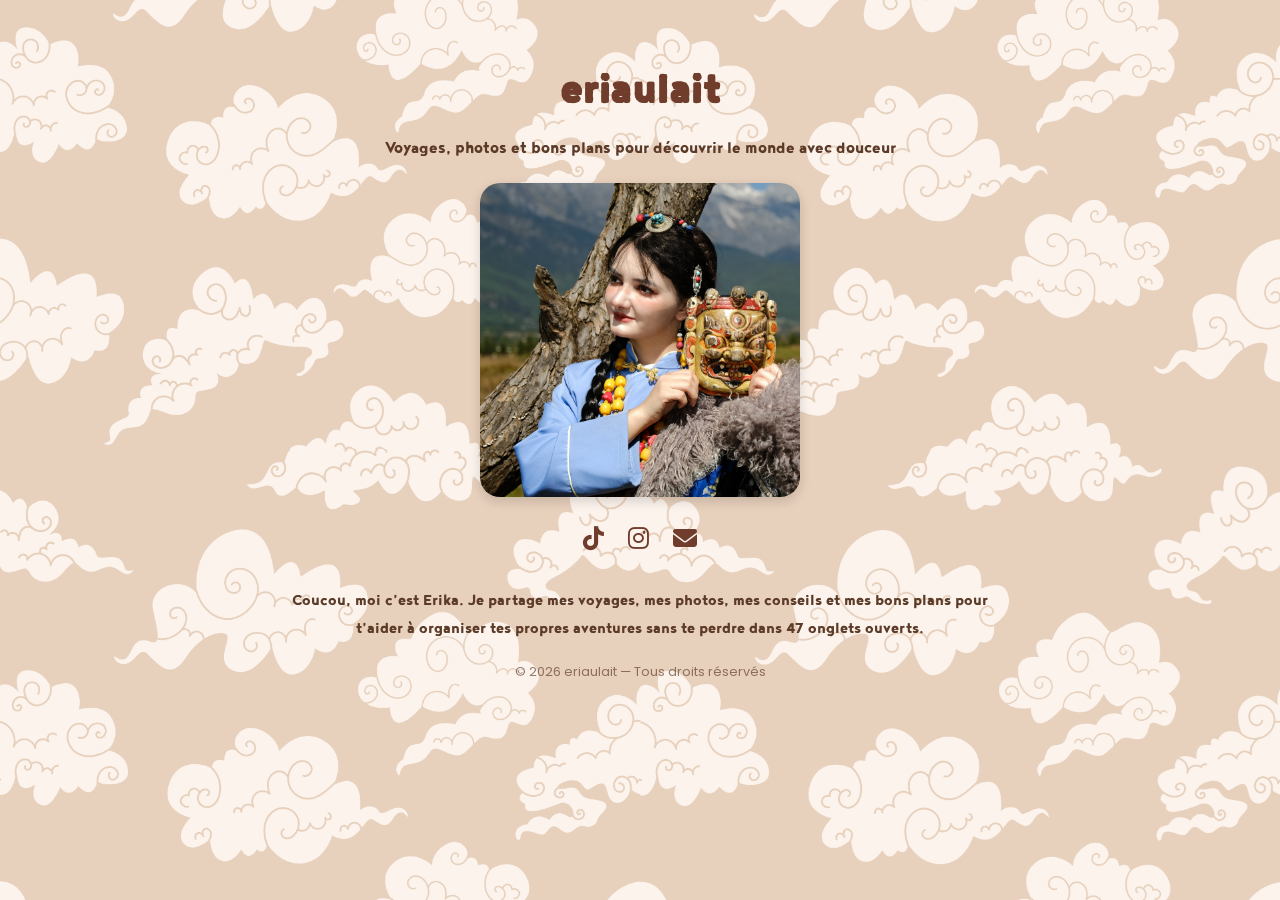
==== index.html @ 4bbace24 "edit" ====
<!DOCTYPE html>
<html lang="fr">
<head>
  <meta charset="UTF-8" />
  <meta name="viewport" content="width=device-width, initial-scale=1.0"/>
  <title>eriaulait</title>
  <meta name="description" content="eriaulait : voyages, photos, bons plans et inspirations pour découvrir le monde." />

  <!-- Google Tag Manager -->
  <!-- Tu peux garder le même GTM si tu veux suivre erikaramel.com et eriaulait.com ensemble.
       Si tu veux séparer les statistiques, crée plutôt un nouveau conteneur GTM. -->
  <script>(function(w,d,s,l,i){w[l]=w[l]||[];w[l].push({'gtm.start':
  new Date().getTime(),event:'gtm.js'});var f=d.getElementsByTagName(s)[0],
  j=d.createElement(s),dl=l!='dataLayer'?'&l='+l:'';j.async=true;j.src=
  'https://www.googletagmanager.com/gtm.js?id='+i+dl;f.parentNode.insertBefore(j,f);
  })(window,document,'script','dataLayer','GTM-MC8CRXMS');</script>
  <!-- End Google Tag Manager -->

  <!-- Favicon -->
  <link rel="icon" type="image/png" href="favicon.png">

  <!-- Icons -->
  <link rel="stylesheet" href="https://cdnjs.cloudflare.com/ajax/libs/font-awesome/6.4.0/css/all.min.css" />

  <!-- Footer font -->
  <link href="https://fonts.googleapis.com/css2?family=Poppins:wght@400;600&display=swap" rel="stylesheet">

  <style>
    /* Noyh A (main font) */
    @font-face {
      font-family: 'NoyhA';
      src: url('fonts/NoyhA-Regular.ttf') format('truetype');
      font-weight: normal;
      font-style: normal;
      font-display: swap;
    }

    :root{
      --brown:#703d2c;
      --brown-2:#5c3b28;
      --brown-3:#8b5e3c;
    }

    body {
      margin: 0;
      font-family: 'NoyhA', sans-serif;
      background: url('images/nuages-pc.png') center/cover no-repeat fixed;
      text-align: center;
      padding: 2rem;
      color: var(--brown-2);
    }

    /* Mobile background settings */
    @media (max-width: 768px) {
      body {
        background: url('images/nuages-mobile.png') center repeat;
        background-size: cover;
        background-attachment: scroll;
      }
    }

    h1 {
      font-size: 3rem;
      color: var(--brown);
      margin-bottom: 0.3rem;
      letter-spacing: 0.5px;
    }

    .subtitle {
      font-size: 1.2rem;
      margin-bottom: 1.5rem;
    }

    .hero-img {
      max-width: 100%;
      width: 320px;
      border-radius: 20px;
      box-shadow: 0 4px 12px rgba(0,0,0,0.15);
      margin-bottom: 1.5rem;
    }

    .social-icons {
      display: flex;
      justify-content: center;
      gap: 1.5rem;
      margin-bottom: 2rem;
      font-size: 1.5rem;
    }

    .social-icons a {
      color: var(--brown);
      text-decoration: none;
      transition: transform 0.2s ease;
    }

    .social-icons a:hover {
      transform: scale(1.2);
    }

    .links a {
      display: block;
      background-color: var(--brown);
      color: white;
      text-decoration: none;
      padding: 1rem;
      margin: 0.6rem auto 1.2rem;
      border-radius: 30px;
      max-width: 320px;
      font-weight: bold;
      font-size: 1rem;
      transition: background-color 0.3s;
    }

    .links a:hover {
      background-color: var(--brown-3);
    }

    .intro {
      font-family: 'NoyhA', sans-serif;
      font-size: 1.1rem;
      line-height: 1.6;
      max-width: 720px;
      margin: 0 auto 0.25rem;
      padding: 0 1rem;
    }

    footer {
      margin-top: 1.25rem;
      padding-bottom: 1rem;
      font-family: 'Poppins', sans-serif;
    }

    .small-footer {
      font-size: 0.8rem;
      opacity: 0.65;
      margin: 0.15rem 0;
      color: var(--brown-2);
    }
  </style>
</head>

<body>

  <!-- Google Tag Manager (noscript) -->
  <noscript><iframe src="https://www.googletagmanager.com/ns.html?id=GTM-MC8CRXMS"
  height="0" width="0" style="display:none;visibility:hidden"></iframe></noscript>
  <!-- End Google Tag Manager (noscript) -->

  <h1>eriaulait</h1>

  <p class="subtitle">
    Voyages, photos et bons plans pour découvrir le monde avec douceur
  </p>

  <img src="images/lijiang.jpg" alt="Erika à Venise" class="hero-img" />

  <div class="social-icons">
    <a href="https://www.tiktok.com/@eriaulait" target="_blank" aria-label="TikTok">
      <i class="fab fa-tiktok"></i>
    </a>

    <a href="https://www.instagram.com/eriaulait" target="_blank" aria-label="Instagram">
      <i class="fab fa-instagram"></i>
    </a>

    <a href="mailto:contact@eriaulait.com" aria-label="Email">
      <i class="fas fa-envelope"></i>
    </a>
  </div>

  <!-- Tu pourras réactiver cette partie plus tard si tu veux ajouter des liens -->
  <!--
  <div class="links">
    <a id="travel-guides-link" href="/guides">MES GUIDES VOYAGE</a>
    <a id="travel-tools-link" href="/outils">MES OUTILS VOYAGE</a>
    <a id="contact-link" href="mailto:contact@eriaulait.com">ME CONTACTER</a>
  </div>
  -->

  <p class="intro">
    Coucou, moi c’est Erika. Je partage mes voyages, mes photos, mes conseils et mes bons plans pour t’aider à organiser tes propres aventures sans te perdre dans 47 onglets ouverts.
  </p>

  <footer>
    <p class="small-footer">© 2026 eriaulait — Tous droits réservés</p>
  </footer>

</body>
</html>
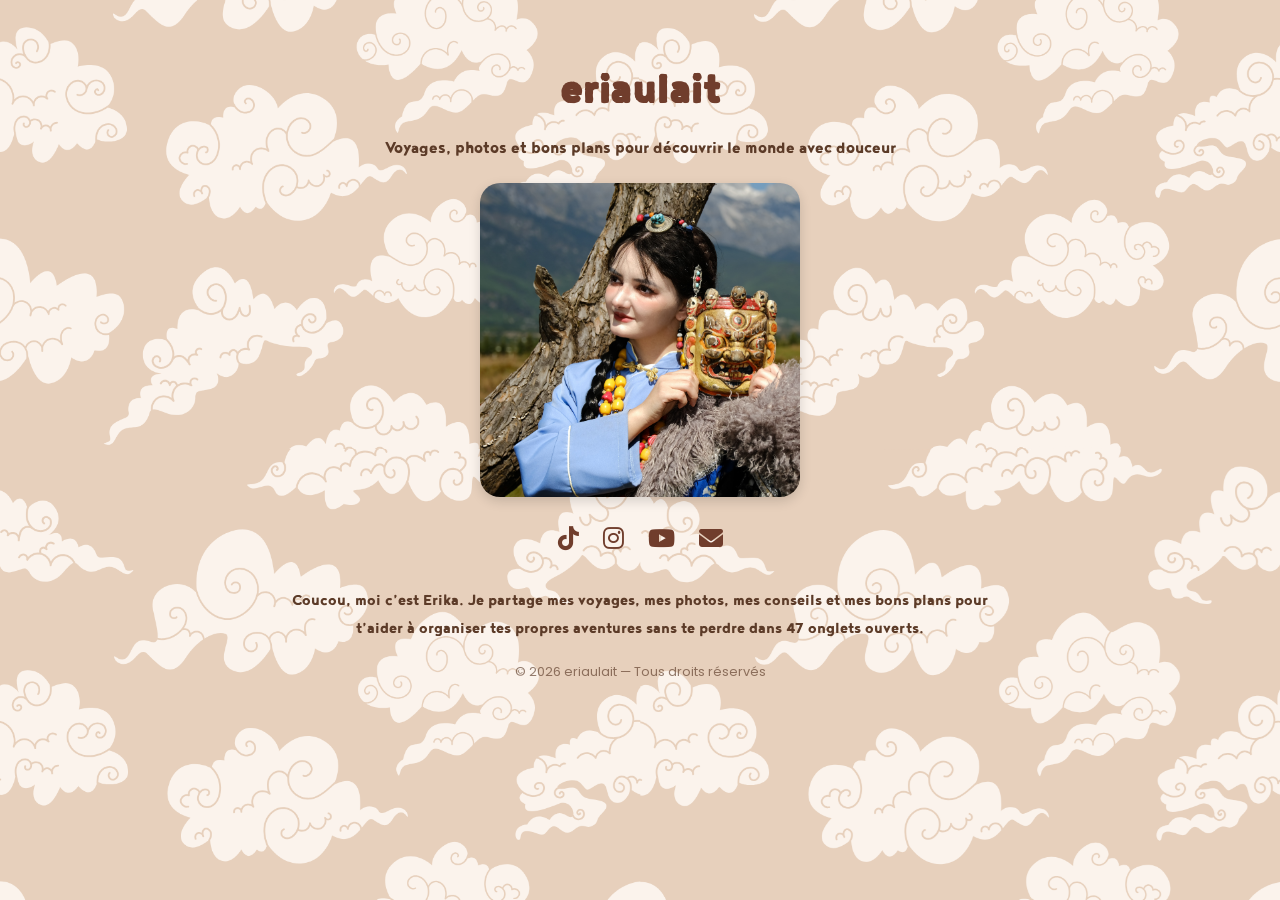
==== commit 4075e14b: "Update index.html" ====
--- a/index.html
+++ b/index.html
@@ -163,6 +163,10 @@
       <i class="fab fa-instagram"></i>
     </a>
 
+    <a href="https://www.youtube.com/@eriaulait" target="_blank" aria-label="YouTube">
+      <i class="fab fa-youtube"></i>
+    </a>
+
     <a href="mailto:contact@eriaulait.com" aria-label="Email">
       <i class="fas fa-envelope"></i>
     </a>
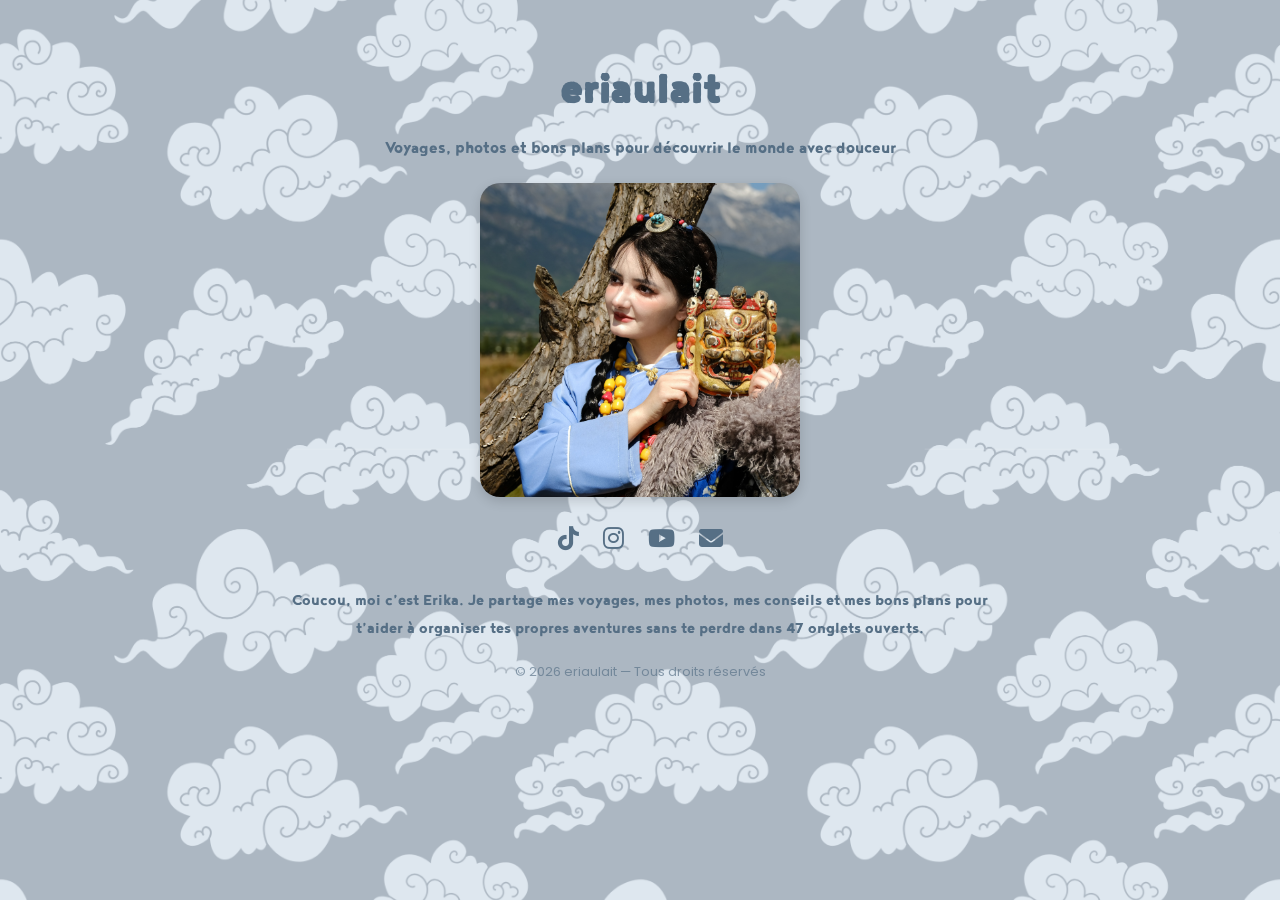
==== commit 09d7cec5: "Update index.html" ====
--- a/index.html
+++ b/index.html
@@ -36,9 +36,9 @@
     }
 
     :root{
-      --brown:#703d2c;
-      --brown-2:#5c3b28;
-      --brown-3:#8b5e3c;
+      --blue:#566f85;
+      --blue-2:#566f85;
+      --blue-3:#6f8799;
     }
 
     body {
@@ -47,7 +47,7 @@
       background: url('images/nuages-pc.png') center/cover no-repeat fixed;
       text-align: center;
       padding: 2rem;
-      color: var(--brown-2);
+      color: var(--blue-2);
     }
 
     /* Mobile background settings */
@@ -61,7 +61,7 @@
 
     h1 {
       font-size: 3rem;
-      color: var(--brown);
+      color: var(--blue);
       margin-bottom: 0.3rem;
       letter-spacing: 0.5px;
     }
@@ -69,6 +69,7 @@
     .subtitle {
       font-size: 1.2rem;
       margin-bottom: 1.5rem;
+      color: var(--blue-2);
     }
 
     .hero-img {
@@ -88,7 +89,7 @@
     }
 
     .social-icons a {
-      color: var(--brown);
+      color: var(--blue);
       text-decoration: none;
       transition: transform 0.2s ease;
     }
@@ -99,7 +100,7 @@
 
     .links a {
       display: block;
-      background-color: var(--brown);
+      background-color: var(--blue);
       color: white;
       text-decoration: none;
       padding: 1rem;
@@ -112,7 +113,7 @@
     }
 
     .links a:hover {
-      background-color: var(--brown-3);
+      background-color: var(--blue-3);
     }
 
     .intro {
@@ -122,6 +123,7 @@
       max-width: 720px;
       margin: 0 auto 0.25rem;
       padding: 0 1rem;
+      color: var(--blue-2);
     }
 
     footer {
@@ -134,7 +136,7 @@
       font-size: 0.8rem;
       opacity: 0.65;
       margin: 0.15rem 0;
-      color: var(--brown-2);
+      color: var(--blue-2);
     }
   </style>
 </head>
@@ -152,7 +154,7 @@
     Voyages, photos et bons plans pour découvrir le monde avec douceur
   </p>
 
-  <img src="images/lijiang.jpg" alt="Erika à Venise" class="hero-img" />
+  <img src="images/lijiang.jpg" alt="Erika à Lijiang" class="hero-img" />
 
   <div class="social-icons">
     <a href="https://www.tiktok.com/@eriaulait" target="_blank" aria-label="TikTok">
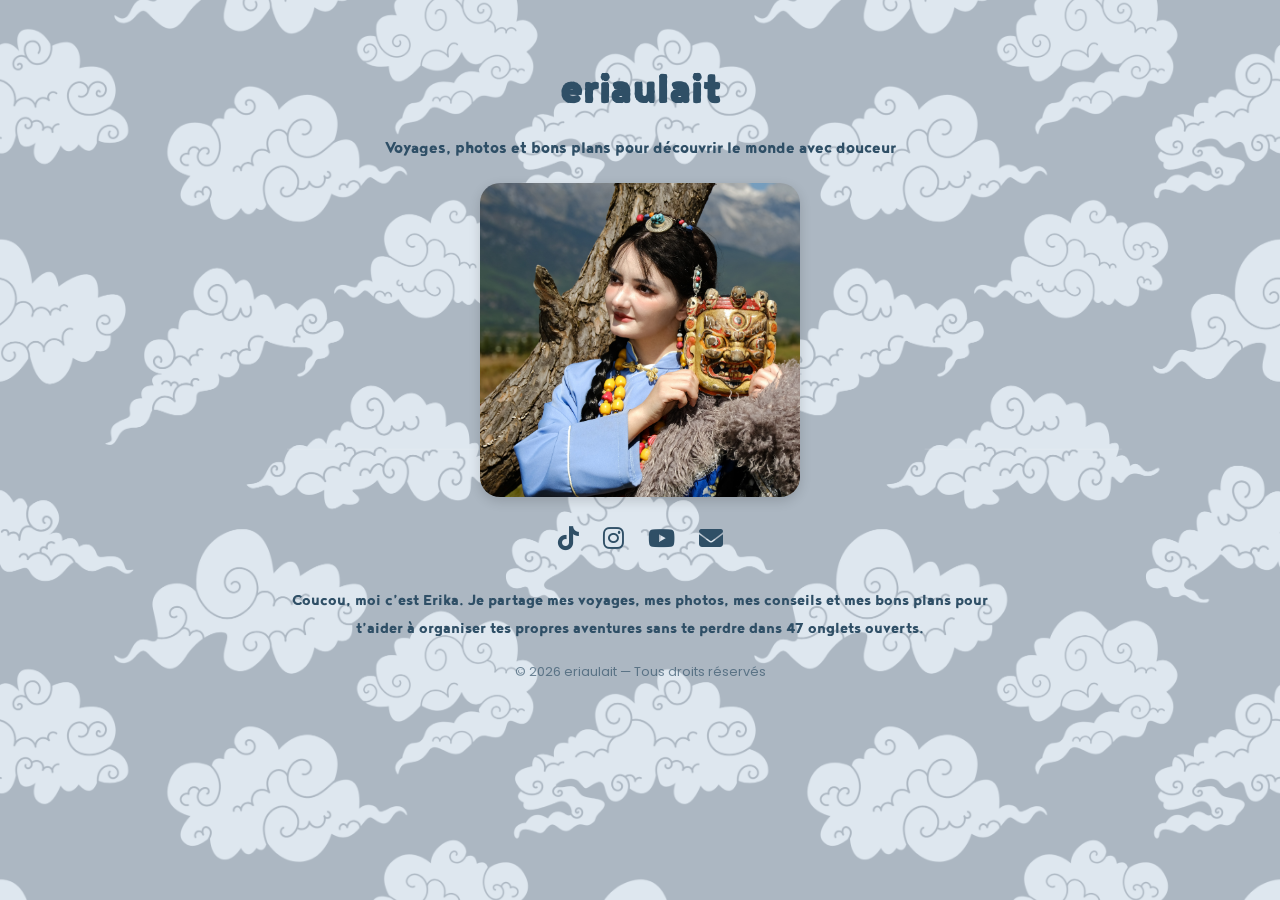
==== commit a400a283: "Update index.html" ====
--- a/index.html
+++ b/index.html
@@ -36,9 +36,9 @@
     }
 
     :root{
-      --blue:#566f85;
-      --blue-2:#566f85;
-      --blue-3:#6f8799;
+  --blue:#2f4f66;
+  --blue-2:#2f4f66;
+  --blue-3:#456b84;
     }
 
     body {
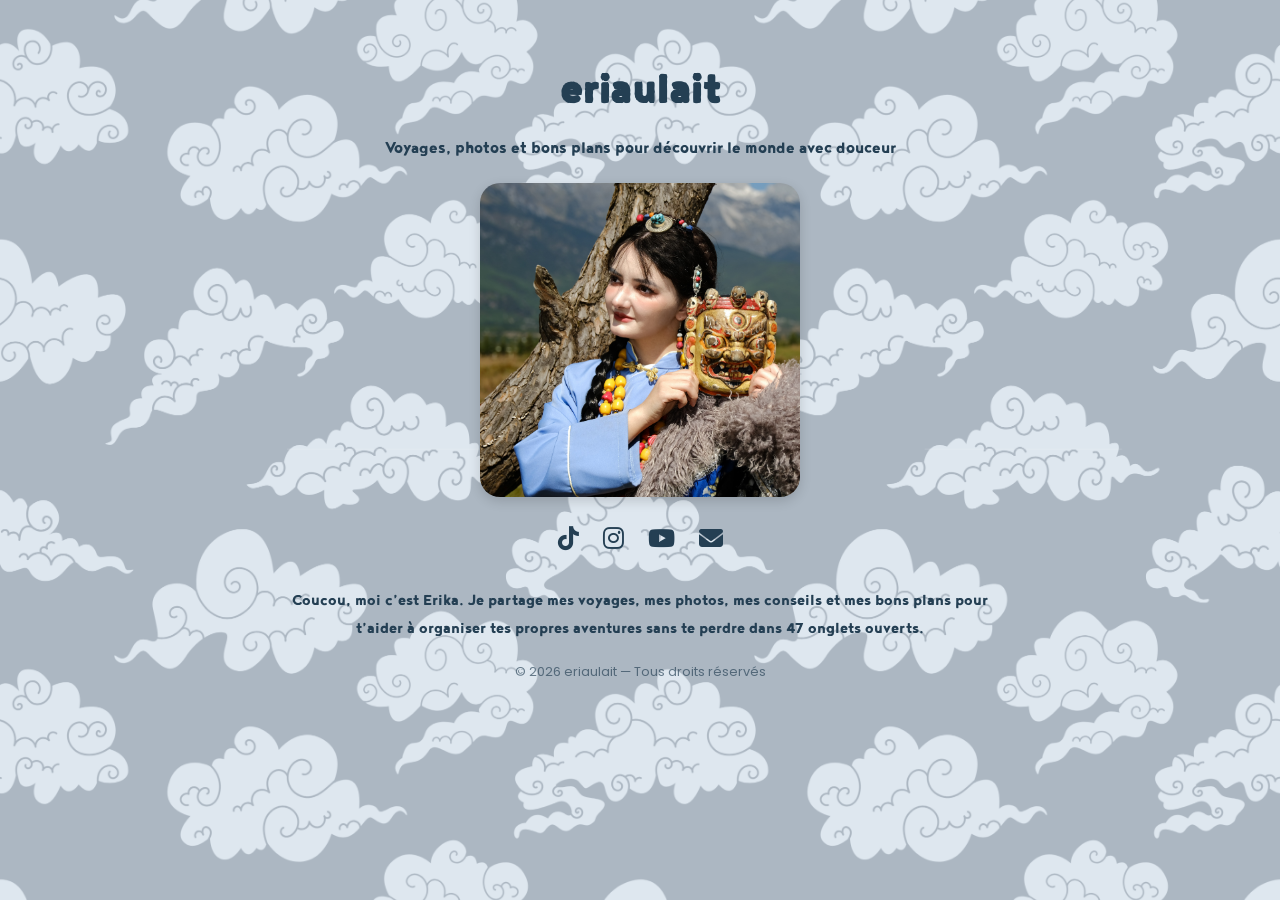
==== commit 696b0f5f: "Update index.html" ====
--- a/index.html
+++ b/index.html
@@ -36,9 +36,9 @@
     }
 
     :root{
-  --blue:#2f4f66;
-  --blue-2:#2f4f66;
-  --blue-3:#456b84;
+  --blue:#243f53;
+  --blue-2:#243f53;
+  --blue-3:#3b5f78;
     }
 
     body {
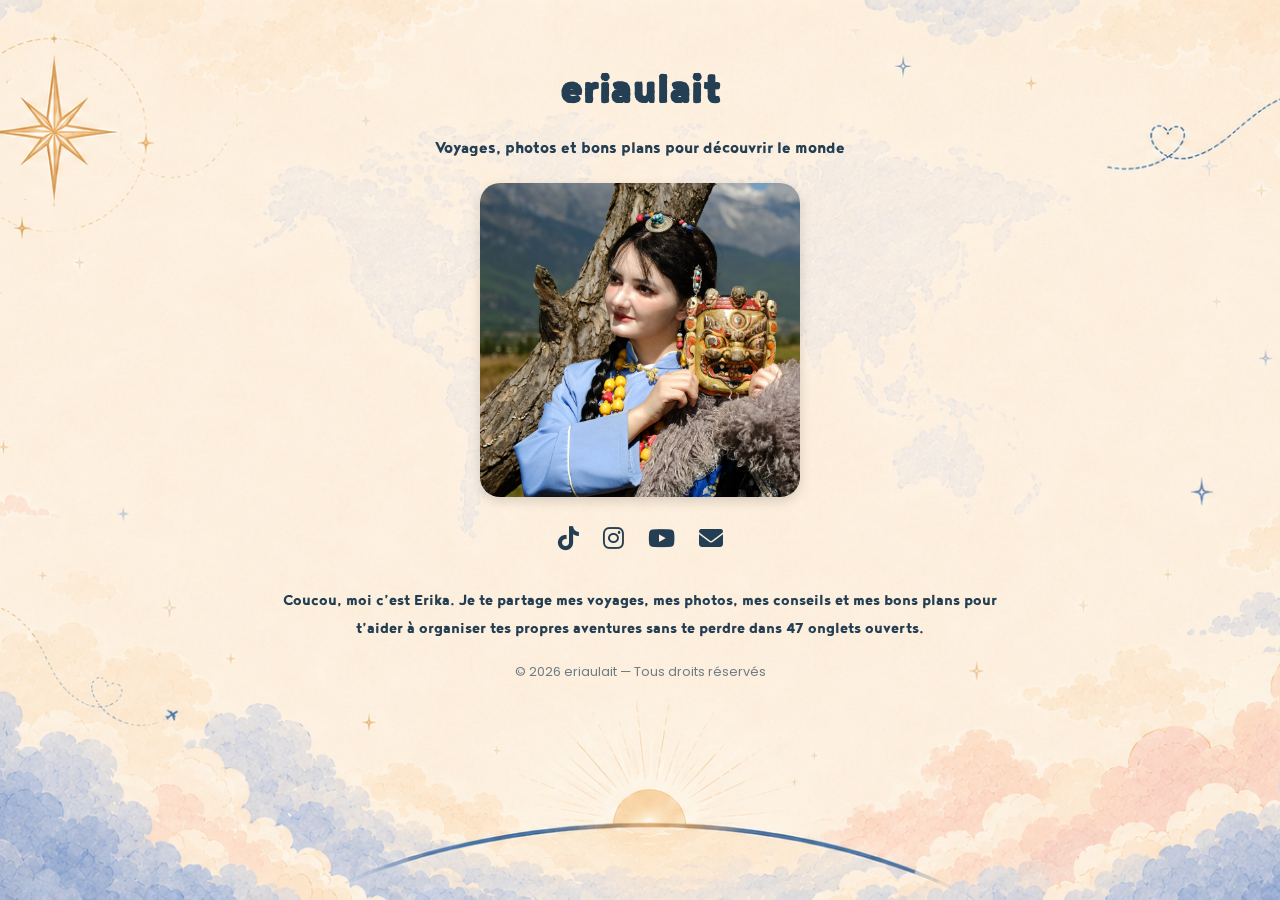
==== commit eb8738ea: "Update index.html" ====
--- a/index.html
+++ b/index.html
@@ -151,7 +151,7 @@
   <h1>eriaulait</h1>
 
   <p class="subtitle">
-    Voyages, photos et bons plans pour découvrir le monde avec douceur
+    Voyages, photos et bons plans pour découvrir le monde
   </p>
 
   <img src="images/lijiang.jpg" alt="Erika à Lijiang" class="hero-img" />
@@ -184,7 +184,7 @@
   -->
 
   <p class="intro">
-    Coucou, moi c’est Erika. Je partage mes voyages, mes photos, mes conseils et mes bons plans pour t’aider à organiser tes propres aventures sans te perdre dans 47 onglets ouverts.
+    Coucou, moi c’est Erika. Je te partage mes voyages, mes photos, mes conseils et mes bons plans pour t’aider à organiser tes propres aventures sans te perdre dans 47 onglets ouverts.
   </p>
 
   <footer>
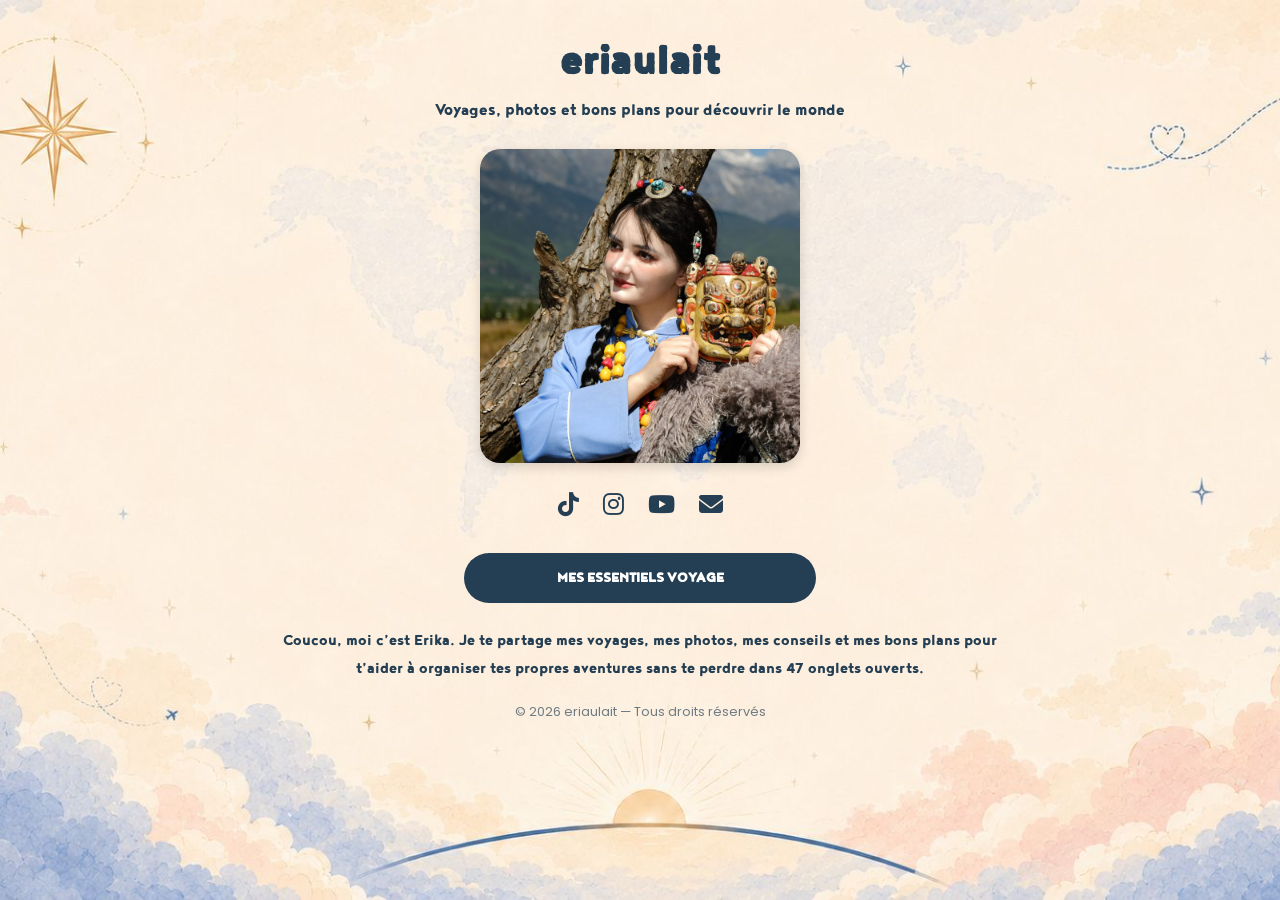
==== commit a12a20f3: "Nettoyage du site : style commun, images allégées, branding eriaulait - Ajout de style.css partagé p" ====
--- a/index.html
+++ b/index.html
@@ -6,9 +6,15 @@
   <title>eriaulait</title>
   <meta name="description" content="eriaulait : voyages, photos, bons plans et inspirations pour découvrir le monde." />
 
+  <!-- Aperçu quand le lien est partagé (WhatsApp, Insta, Facebook…) -->
+  <meta property="og:type" content="website" />
+  <meta property="og:url" content="https://eriaulait.com/" />
+  <meta property="og:title" content="eriaulait" />
+  <meta property="og:description" content="Voyages, photos et bons plans pour découvrir le monde" />
+  <meta property="og:image" content="https://eriaulait.com/images/lijiang.jpg" />
+  <meta name="twitter:card" content="summary_large_image" />
+
   <!-- Google Tag Manager -->
-  <!-- Tu peux garder le même GTM si tu veux suivre erikaramel.com et eriaulait.com ensemble.
-       Si tu veux séparer les statistiques, crée plutôt un nouveau conteneur GTM. -->
   <script>(function(w,d,s,l,i){w[l]=w[l]||[];w[l].push({'gtm.start':
   new Date().getTime(),event:'gtm.js'});var f=d.getElementsByTagName(s)[0],
   j=d.createElement(s),dl=l!='dataLayer'?'&l='+l:'';j.async=true;j.src=
@@ -16,65 +22,20 @@
   })(window,document,'script','dataLayer','GTM-MC8CRXMS');</script>
   <!-- End Google Tag Manager -->
 
-  <!-- Favicon -->
-  <link rel="icon" type="image/png" href="favicon.png">
+  <link rel="icon" type="image/png" href="/favicon.png">
+  <link rel="apple-touch-icon" href="/favicon.png">
 
-  <!-- Icons -->
   <link rel="stylesheet" href="https://cdnjs.cloudflare.com/ajax/libs/font-awesome/6.4.0/css/all.min.css" />
-
-  <!-- Footer font -->
   <link href="https://fonts.googleapis.com/css2?family=Poppins:wght@400;600&display=swap" rel="stylesheet">
+  <link rel="stylesheet" href="/style.css">
 
   <style>
-    /* Noyh A (main font) */
-    @font-face {
-      font-family: 'NoyhA';
-      src: url('fonts/NoyhA-Regular.ttf') format('truetype');
-      font-weight: normal;
-      font-style: normal;
-      font-display: swap;
-    }
-
-    :root{
-  --blue:#243f53;
-  --blue-2:#243f53;
-  --blue-3:#3b5f78;
-    }
-
-    body {
-      margin: 0;
-      font-family: 'NoyhA', sans-serif;
-      background: url('images/nuages-pc.png') center/cover no-repeat fixed;
-      text-align: center;
-      padding: 2rem;
-      color: var(--blue-2);
-    }
-
-    /* Mobile background settings */
-    @media (max-width: 768px) {
-      body {
-        background: url('images/nuages-mobile.png') center repeat;
-        background-size: cover;
-        background-attachment: scroll;
-      }
-    }
-
-    h1 {
-      font-size: 3rem;
-      color: var(--blue);
-      margin-bottom: 0.3rem;
-      letter-spacing: 0.5px;
-    }
-
-    .subtitle {
-      font-size: 1.2rem;
-      margin-bottom: 1.5rem;
-      color: var(--blue-2);
-    }
+    h1 { text-transform: none; }
 
     .hero-img {
       max-width: 100%;
       width: 320px;
+      height: auto;
       border-radius: 20px;
       box-shadow: 0 4px 12px rgba(0,0,0,0.15);
       margin-bottom: 1.5rem;
@@ -94,49 +55,17 @@
       transition: transform 0.2s ease;
     }
 
-    .social-icons a:hover {
-      transform: scale(1.2);
-    }
+    .social-icons a:hover { transform: scale(1.2); }
 
-    .links a {
-      display: block;
-      background-color: var(--blue);
-      color: white;
-      text-decoration: none;
-      padding: 1rem;
-      margin: 0.6rem auto 1.2rem;
-      border-radius: 30px;
-      max-width: 320px;
-      font-weight: bold;
-      font-size: 1rem;
-      transition: background-color 0.3s;
-    }
-
-    .links a:hover {
-      background-color: var(--blue-3);
-    }
+    .links { margin-bottom: 1.5rem; }
+    .links a { max-width: 320px; }
 
     .intro {
-      font-family: 'NoyhA', sans-serif;
       font-size: 1.1rem;
       line-height: 1.6;
       max-width: 720px;
       margin: 0 auto 0.25rem;
       padding: 0 1rem;
-      color: var(--blue-2);
-    }
-
-    footer {
-      margin-top: 1.25rem;
-      padding-bottom: 1rem;
-      font-family: 'Poppins', sans-serif;
-    }
-
-    .small-footer {
-      font-size: 0.8rem;
-      opacity: 0.65;
-      margin: 0.15rem 0;
-      color: var(--blue-2);
     }
   </style>
 </head>
@@ -154,18 +83,18 @@
     Voyages, photos et bons plans pour découvrir le monde
   </p>
 
-  <img src="images/lijiang.jpg" alt="Erika à Lijiang" class="hero-img" />
+  <img src="/images/lijiang.jpg" alt="Erika à Lijiang" class="hero-img" width="320" height="314" />
 
   <div class="social-icons">
-    <a href="https://www.tiktok.com/@eriaulait" target="_blank" aria-label="TikTok">
+    <a href="https://www.tiktok.com/@eriaulait" target="_blank" rel="noopener" aria-label="TikTok">
       <i class="fab fa-tiktok"></i>
     </a>
 
-    <a href="https://www.instagram.com/eriaulait" target="_blank" aria-label="Instagram">
+    <a href="https://www.instagram.com/eriaulait" target="_blank" rel="noopener" aria-label="Instagram">
       <i class="fab fa-instagram"></i>
     </a>
 
-    <a href="https://www.youtube.com/@eriaulait" target="_blank" aria-label="YouTube">
+    <a href="https://www.youtube.com/@eriaulait" target="_blank" rel="noopener" aria-label="YouTube">
       <i class="fab fa-youtube"></i>
     </a>
 
@@ -174,14 +103,9 @@
     </a>
   </div>
 
-  <!-- Tu pourras réactiver cette partie plus tard si tu veux ajouter des liens -->
-  <!--
   <div class="links">
-    <a id="travel-guides-link" href="/guides">MES GUIDES VOYAGE</a>
-    <a id="travel-tools-link" href="/outils">MES OUTILS VOYAGE</a>
-    <a id="contact-link" href="mailto:contact@eriaulait.com">ME CONTACTER</a>
+    <a href="/essentials">MES ESSENTIELS VOYAGE</a>
   </div>
-  -->
 
   <p class="intro">
     Coucou, moi c’est Erika. Je te partage mes voyages, mes photos, mes conseils et mes bons plans pour t’aider à organiser tes propres aventures sans te perdre dans 47 onglets ouverts.
@@ -192,4 +116,4 @@
   </footer>
 
 </body>
-</html>+</html>
--- a/style.css
+++ b/style.css
@@ -0,0 +1,124 @@
+/* Styles communs à toutes les pages eriaulait */
+
+@font-face {
+  font-family: 'NoyhA';
+  src: url('/fonts/NoyhA-Regular.ttf') format('truetype');
+  font-weight: normal;
+  font-style: normal;
+  font-display: swap;
+}
+
+:root {
+  --blue: #243f53;      /* titres, boutons */
+  --blue-2: #243f53;    /* texte */
+  --blue-3: #3b5f78;    /* survol des boutons */
+  --card-bg: rgba(255, 255, 255, .85);
+  --card-border: #e3cba1;
+}
+
+body {
+  margin: 0;
+  font-family: 'NoyhA', sans-serif;
+  background: url('/images/nuages-pc.jpg') center/cover no-repeat fixed;
+  text-align: center;
+  padding: 2rem;
+  color: var(--blue-2);
+}
+
+/* Mobile : "fixed" fonctionne mal sur iOS, on laisse défiler le fond */
+@media (max-width: 768px) {
+  body {
+    background: url('/images/nuages-mobile.jpg') center/cover repeat scroll;
+    padding: 1.5rem 1rem;
+  }
+}
+
+h1 {
+  font-size: 3rem;
+  color: var(--blue);
+  margin: .2rem 0 .4rem;
+  letter-spacing: .5px;
+  text-transform: lowercase;
+}
+
+h2 {
+  color: var(--blue);
+  margin-top: 2rem;
+}
+
+.subtitle {
+  font-size: 1.2rem;
+  line-height: 1.55;
+  max-width: 820px;
+  margin: 0 auto 1.5rem;
+}
+
+.note {
+  max-width: 820px;
+  margin: 0 auto 1.2rem;
+  line-height: 1.55;
+  background: var(--card-bg);
+  border: 1px dashed var(--card-border);
+  border-radius: 18px;
+  padding: 1rem;
+  text-align: left;
+}
+
+.note a { color: var(--blue); }
+
+/* Boutons */
+.links a {
+  display: block;
+  position: relative;
+  background-color: var(--blue);
+  color: #fff;
+  text-decoration: none;
+  padding: 1rem;
+  margin: .6rem auto;
+  border-radius: 30px;
+  max-width: 420px;
+  font-weight: bold;
+  font-size: 1rem;
+  transition: background-color .3s;
+}
+
+.links a:hover { background-color: var(--blue-3); }
+
+.links p {
+  max-width: 420px;
+  margin: 6px auto 16px;
+  line-height: 1.5;
+}
+
+.flag { margin-right: .45rem; }
+
+.badge {
+  float: right;
+  background: #fff;
+  color: var(--blue);
+  border-radius: 999px;
+  padding: .15rem .55rem;
+  font-weight: 800;
+  font-size: .8rem;
+}
+
+/* Pied de page */
+footer {
+  margin-top: 1.25rem;
+  padding-bottom: 1rem;
+  font-family: 'Poppins', sans-serif;
+}
+
+.small-footer {
+  font-size: .8rem;
+  opacity: .65;
+  margin: .15rem 0;
+}
+
+footer a {
+  color: var(--blue-2);
+  text-decoration: none;
+  font-size: .9rem;
+}
+
+footer a:hover { text-decoration: underline; }
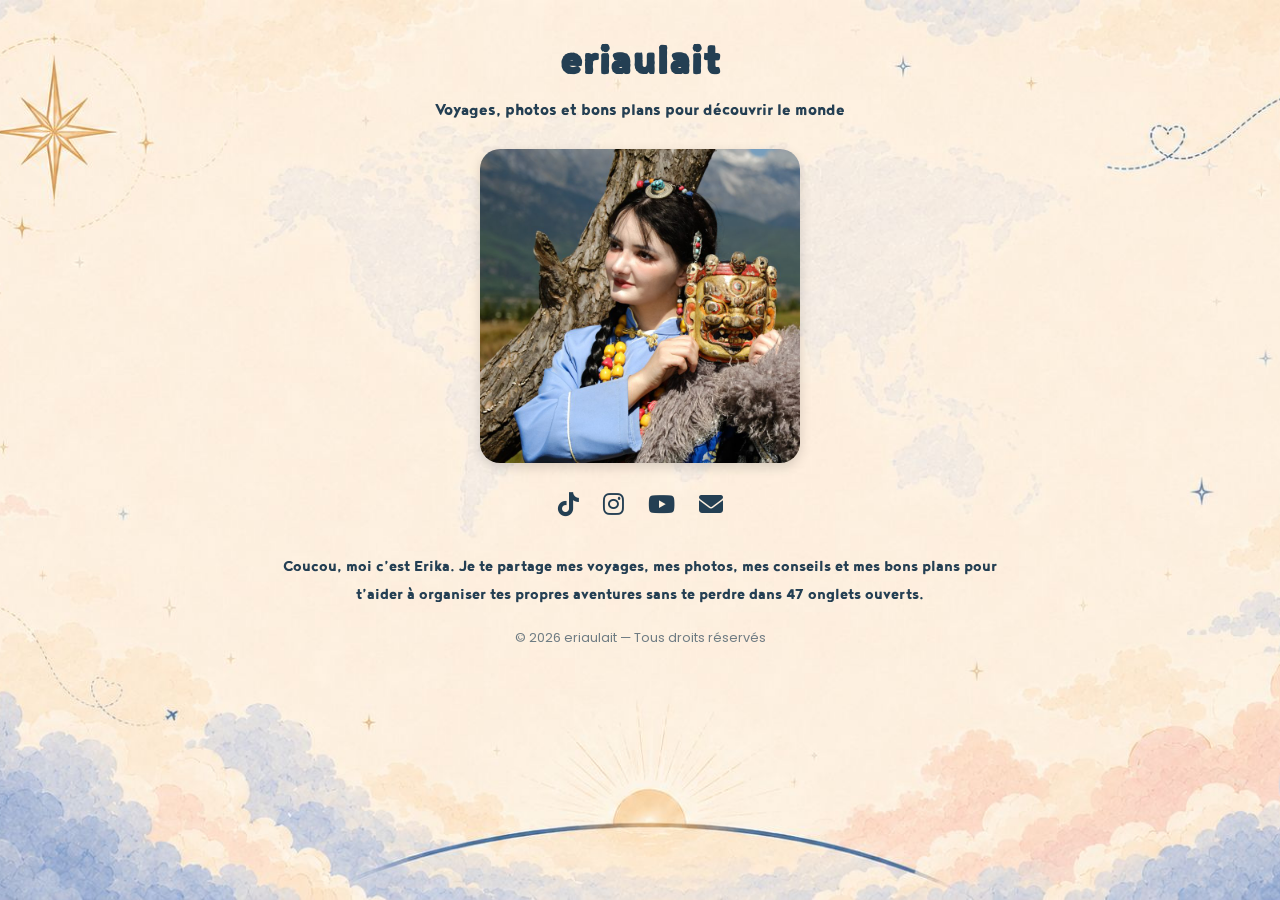
==== commit 57269486: "Cache le bouton Mes essentiels voyage sur l'accueil Co-Authored-By: Claude Opus 5.5 <noreply@anthrop" ====
--- a/index.html
+++ b/index.html
@@ -103,7 +103,8 @@
     </a>
   </div>
 
-  <div class="links">
+  <!-- Bouton caché pour l'instant : enlève "hidden" pour le faire apparaître -->
+  <div class="links" hidden>
     <a href="/essentials">MES ESSENTIELS VOYAGE</a>
   </div>
 
